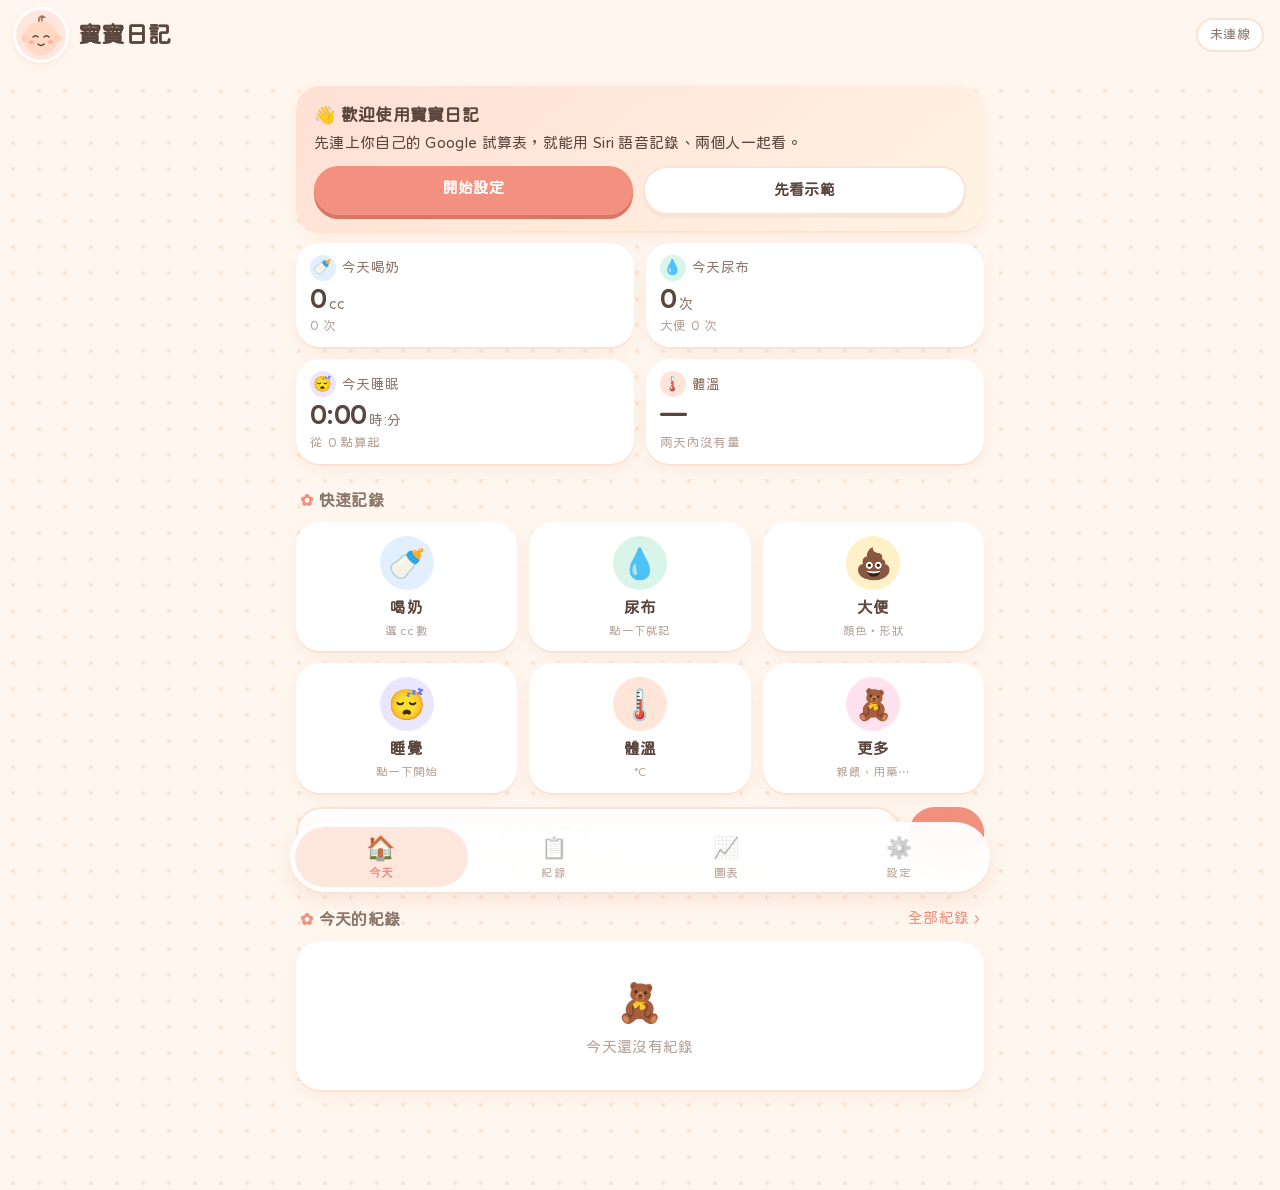
==== index.html @ 20c2991d "寶寶日記 1.0.0：嬰兒紀錄 PWA＋Apps Script 後端＋Siri 捷徑教學 Co-Authored-By: Claude Opus 5.5 <noreply@anthropic.com>" ====
<!doctype html>
<html lang="zh-Hant">
<head>
<meta charset="utf-8">
<meta name="viewport" content="width=device-width, initial-scale=1, viewport-fit=cover">
<meta name="apple-mobile-web-app-capable" content="yes">
<meta name="mobile-web-app-capable" content="yes">
<meta name="apple-mobile-web-app-status-bar-style" content="default">
<meta name="apple-mobile-web-app-title" content="寶寶日記">
<meta name="theme-color" content="#fbf7f2" media="(prefers-color-scheme: light)">
<meta name="theme-color" content="#1b1917" media="(prefers-color-scheme: dark)">
<title>寶寶日記</title>
<link rel="manifest" href="manifest.webmanifest">
<link rel="apple-touch-icon" href="icon-180.png">
<link rel="icon" href="icon-180.png">
<link rel="preconnect" href="https://fonts.googleapis.com">
<link rel="preconnect" href="https://fonts.gstatic.com" crossorigin>
<link rel="stylesheet" href="https://fonts.googleapis.com/css2?family=Huninn&display=swap">
<link rel="stylesheet" href="app.css?v=1">
</head>
<body>
<header class="top">
  <div class="avatar" aria-hidden="true"><svg viewBox="0 0 100 100"><circle cx="50" cy="56" r="34" fill="#ffd9c4"/><circle cx="17" cy="56" r="7" fill="#ffd0b8"/><circle cx="83" cy="56" r="7" fill="#ffd0b8"/><path d="M46 22c-2-8 6-12 10-8-4 0-6 3-4 7" fill="none" stroke="#a7745e" stroke-width="3.5" stroke-linecap="round"/><path d="M34 54q5-5 10 0M56 54q5-5 10 0" fill="none" stroke="#5a463d" stroke-width="3" stroke-linecap="round"/><ellipse cx="31" cy="64" rx="6" ry="4" fill="#f7a99a" opacity=".7"/><ellipse cx="69" cy="64" rx="6" ry="4" fill="#f7a99a" opacity=".7"/><path d="M44 68q6 6 12 0" fill="none" stroke="#5a463d" stroke-width="3" stroke-linecap="round"/></svg></div>
  <div class="baby">
    <div class="baby-name" id="babyName">寶寶日記</div>
    <div class="baby-age" id="babyAge"></div>
  </div>
  <button class="sync" id="syncBtn" aria-label="重新整理"><span id="syncText">—</span></button>
</header>

<main id="view"></main>

<nav class="tabs" id="tabs">
  <button data-tab="today" class="on"><span class="ti">🏠</span>今天</button>
  <button data-tab="log"><span class="ti">📋</span>紀錄</button>
  <button data-tab="charts"><span class="ti">📈</span>圖表</button>
  <button data-tab="settings"><span class="ti">⚙️</span>設定</button>
</nav>

<div class="sheet-bg" id="sheetBg" hidden></div>
<section class="sheet" id="sheet" hidden aria-modal="true" role="dialog"></section>
<div class="toast" id="toast" hidden></div>
<div class="tip" id="tip" hidden></div>

<script src="app.js?v=1"></script>
</body>
</html>
---- app.css ----
/* 寶寶日記：奶油底、粉嫩馬卡龍色、圓體字 */
:root {
  color-scheme: light;
  --bg: #fff7ef;
  --dot: #fbe6d6;
  --card: #ffffff;
  --card-2: #fff1e6;
  --edge: #fbe3d3;
  --line: #f6e6da;
  --grid: #f4e9df;
  --ink: #5a463d;
  --ink-2: #8b766b;
  --ink-3: #b8a398;
  --accent: #f2917f;
  --accent-2: #f7b39f;
  --accent-ink: #ffffff;
  --accent-soft: #ffe7de;
  /* 圖表資料色（固定順序、已驗證） */
  --milk: #2a78d6;
  --diaper: #1baf7a;
  --poop: #eda100;
  --sleep: #6250d6;
  --temp: #eb6834;
  --weight: #008300;
  --bf: #e87ba4;
  /* 圖示底色（粉嫩） */
  --milk-bg: #e2efff;
  --diaper-bg: #d9f4e8;
  --poop-bg: #fff0c7;
  --sleep-bg: #ebe6ff;
  --temp-bg: #ffe4d8;
  --weight-bg: #e0f3d8;
  --bf-bg: #ffe2ee;
  --critical: #d64545;
  --critical-soft: #ffe1df;
  --shadow: 0 2px 0 var(--edge), 0 6px 18px rgba(214, 140, 110, .10);
  --r: 24px;
  --safe-b: env(safe-area-inset-bottom, 0px);
  --font: "Huninn", "Yuanti TC", "PingFang TC", "Noto Sans TC", "Microsoft JhengHei", sans-serif;
}
@media (prefers-color-scheme: dark) {
  :root:not([data-theme="light"]) {
    color-scheme: dark;
    --bg: #221c1a; --dot: #2c2522; --card: #2d2522; --card-2: #372d29; --edge: #3d322d; --line: #3e3430; --grid: #3a302c;
    --ink: #f6ebe3; --ink-2: #cdbcb1; --ink-3: #95847a;
    --accent: #f59c8a; --accent-2: #c97b6b; --accent-ink: #2a1e1a; --accent-soft: #4a302a;
    --milk: #3987e5; --diaper: #199e70; --poop: #c98500; --sleep: #9085e9; --temp: #d95926; --weight: #0ca30c; --bf: #d55181;
    --milk-bg: #26334a; --diaper-bg: #1f3a30; --poop-bg: #41361c; --sleep-bg: #302a4a; --temp-bg: #452c22; --weight-bg: #24391f; --bf-bg: #45283a;
    --critical: #ef6b6b; --critical-soft: #4a2626;
    --shadow: 0 2px 0 rgba(0,0,0,.25), 0 6px 18px rgba(0,0,0,.2);
  }
}
:root[data-theme="dark"] {
  color-scheme: dark;
  --bg: #221c1a; --dot: #2c2522; --card: #2d2522; --card-2: #372d29; --edge: #3d322d; --line: #3e3430; --grid: #3a302c;
  --ink: #f6ebe3; --ink-2: #cdbcb1; --ink-3: #95847a;
  --accent: #f59c8a; --accent-2: #c97b6b; --accent-ink: #2a1e1a; --accent-soft: #4a302a;
  --milk: #3987e5; --diaper: #199e70; --poop: #c98500; --sleep: #9085e9; --temp: #d95926; --weight: #0ca30c; --bf: #d55181;
  --milk-bg: #26334a; --diaper-bg: #1f3a30; --poop-bg: #41361c; --sleep-bg: #302a4a; --temp-bg: #452c22; --weight-bg: #24391f; --bf-bg: #45283a;
  --critical: #ef6b6b; --critical-soft: #4a2626;
  --shadow: 0 2px 0 rgba(0,0,0,.25), 0 6px 18px rgba(0,0,0,.2);
}

* { box-sizing: border-box; -webkit-tap-highlight-color: transparent; }
[hidden] { display: none !important; }
html { -webkit-text-size-adjust: 100%; }
body {
  margin: 0; color: var(--ink); font: 17px/1.5 var(--font); letter-spacing: .3px;
  background-color: var(--bg);
  background-image: radial-gradient(var(--dot) 2px, transparent 2.5px);
  background-size: 26px 26px;
  padding-bottom: calc(84px + var(--safe-b));
}
button, input, select, textarea { font: inherit; color: inherit; letter-spacing: inherit; }
button { cursor: pointer; }

/* ── 頂部 ── */
.top {
  position: sticky; top: 0; z-index: 5;
  display: flex; align-items: center; gap: 12px;
  padding: calc(env(safe-area-inset-top, 0px) + 10px) 16px 12px;
  background: color-mix(in srgb, var(--bg) 90%, transparent);
  backdrop-filter: blur(12px); -webkit-backdrop-filter: blur(12px);
}
.top::after { /* 雲朵邊 */
  content: ""; position: absolute; left: 0; right: 0; bottom: -9px; height: 10px; pointer-events: none;
  background: radial-gradient(circle at 10px 0, color-mix(in srgb, var(--bg) 90%, transparent) 9px, transparent 9.5px) 0 0 / 20px 10px repeat-x;
}
.avatar { width: 50px; height: 50px; flex: none; border-radius: 50%; background: var(--accent-soft); box-shadow: 0 0 0 3px var(--card), 0 3px 10px rgba(214,140,110,.25); overflow: hidden; }
.avatar svg { width: 100%; height: 100%; display: block; }
.baby { flex: 1; min-width: 0; }
.baby-name { font-size: 23px; font-weight: 700; line-height: 1.2; }
.baby-age { font-size: 13.5px; color: var(--ink-2); }
.baby-age:not(:empty)::before { content: "🎀 "; }
.sync { border: 2px solid var(--edge); background: var(--card); border-radius: 999px; padding: 5px 12px; font-size: 13px; color: var(--ink-2); }
.sync.busy span::before { content: "⟳ "; display: inline-block; animation: spin 1s linear infinite; }
.sync.err { color: var(--critical); border-color: var(--critical); }
@keyframes spin { to { transform: rotate(360deg); } }

main { padding: 6px 16px 16px; max-width: 720px; margin: 0 auto; }
h2 { font-size: 16px; font-weight: 700; color: var(--ink-2); margin: 24px 4px 10px; }
h2::before { content: "✿ "; color: var(--accent); }
h2 .more { float: right; font-weight: 400; color: var(--accent); background: none; border: 0; padding: 0; font-size: 15px; }

.card { background: var(--card); border-radius: var(--r); box-shadow: var(--shadow); padding: 14px 16px; }

/* ── 首頁大卡 ── */
.hero {
  position: relative; overflow: hidden; display: flex; gap: 16px; align-items: center; padding: 20px 18px;
  background: linear-gradient(140deg, #ffe0d4 0%, #ffeede 55%, #fff6e6 100%);
}
:root[data-theme="dark"] .hero { background: linear-gradient(140deg, #4a302a, #3a2c27); }
@media (prefers-color-scheme: dark) { :root:not([data-theme="light"]) .hero { background: linear-gradient(140deg, #4a302a, #3a2c27); } }
.hero::before, .hero::after { content: "✦"; position: absolute; color: #fff; opacity: .8; font-size: 18px; }
.hero::before { right: 22px; top: 12px; }
.hero::after { right: 56px; bottom: 14px; font-size: 12px; }
.hero .bub { width: 72px; height: 72px; flex: none; border-radius: 50%; background: #fff; display: grid; place-items: center; font-size: 40px; box-shadow: 0 4px 0 rgba(242,145,127,.25); }
:root[data-theme="dark"] .hero .bub { background: var(--card); }
@media (prefers-color-scheme: dark) { :root:not([data-theme="light"]) .hero .bub { background: var(--card); } }
.hero .big { font-size: 32px; font-weight: 700; line-height: 1.15; font-variant-numeric: tabular-nums; }
.hero .lbl { font-size: 14px; color: var(--ink-2); }
.hero .sub { font-size: 14px; color: var(--ink-2); margin-top: 4px; }
.hero.night { background: linear-gradient(140deg, #e6e1ff 0%, #f1ecff 60%, #fff5f0 100%); }

.stats { display: grid; grid-template-columns: 1fr 1fr; gap: 12px; margin-top: 12px; }
.stat { padding: 12px 14px 12px; position: relative; }
.stat .k { font-size: 13.5px; color: var(--ink-2); display: flex; align-items: center; gap: 6px; }
.stat .k .i { width: 26px; height: 26px; border-radius: 50%; display: inline-grid; place-items: center; font-size: 15px; }
.stat .v { font-size: 26px; font-weight: 700; font-variant-numeric: tabular-nums; line-height: 1.3; margin-top: 2px; }
.stat .v small { font-size: 14px; font-weight: 400; color: var(--ink-2); margin-left: 3px; }
.stat .s { font-size: 12.5px; color: var(--ink-3); }
.stat.alert { background: var(--critical-soft); }
.stat.alert .v { color: var(--critical); }

/* 類別底色 */
[data-c="milk"] { --tint: var(--milk-bg); }
[data-c="diaper"] { --tint: var(--diaper-bg); }
[data-c="poop"] { --tint: var(--poop-bg); }
[data-c="sleep"] { --tint: var(--sleep-bg); }
[data-c="temp"] { --tint: var(--temp-bg); }
[data-c="weight"] { --tint: var(--weight-bg); }
[data-c="bf"] { --tint: var(--bf-bg); }
.i[data-c], .e[data-c] { background: var(--tint); }

/* ── 快速按鈕 ── */
.quick { display: grid; grid-template-columns: repeat(3, 1fr); gap: 12px; }
.qb {
  border: 0; background: var(--card); box-shadow: var(--shadow); border-radius: var(--r);
  padding: 14px 6px 12px; display: flex; flex-direction: column; align-items: center; gap: 3px; font-size: 15.5px; font-weight: 700;
  min-height: 112px; transition: transform .1s;
}
.qb:active { transform: scale(.94) rotate(-1deg); }
.qb .e { width: 54px; height: 54px; border-radius: 50%; display: grid; place-items: center; font-size: 30px; line-height: 1; background: var(--tint, var(--card-2)); margin-bottom: 3px; }
.qb .h { font-size: 11.5px; font-weight: 400; color: var(--ink-3); }
.qb.on { background: var(--sleep-bg); }
.qb.on .e { background: #fff6c9; animation: bob 2.4s ease-in-out infinite; }
@keyframes bob { 50% { transform: translateY(-3px); } }

.say { display: flex; gap: 8px; margin-top: 14px; }
.say input { flex: 1; min-width: 0; border: 2px solid var(--edge); background: var(--card); border-radius: 999px; padding: 11px 16px; }
.say input:focus { outline: none; border-color: var(--accent-2); }
.say button { border: 0; background: var(--accent); color: var(--accent-ink); border-radius: 999px; padding: 0 20px; font-weight: 700; box-shadow: 0 3px 0 #d97764; }
.say-hint { font-size: 12.5px; color: var(--ink-3); margin: 6px 8px 0; }

/* ── 紀錄列表 ── */
.list { padding: 4px 0; }
.row { display: flex; align-items: center; gap: 12px; padding: 10px 14px; border: 0; background: none; width: 100%; text-align: left; }
.row + .row { border-top: 2px dotted var(--line); }
.row .e { width: 42px; height: 42px; border-radius: 50%; display: grid; place-items: center; font-size: 22px; flex: none; background: var(--tint, var(--card-2)); }
.row .m { flex: 1; min-width: 0; }
.row .m b { font-weight: 700; }
.row .m .d { font-size: 13.5px; color: var(--ink-2); overflow: hidden; text-overflow: ellipsis; white-space: nowrap; }
.row .t { font-size: 15px; color: var(--ink-2); font-variant-numeric: tabular-nums; text-align: right; flex: none; }
.row .t small { display: block; font-size: 11.5px; color: var(--ink-3); }
.row.fever .m b { color: var(--critical); }
.empty { text-align: center; color: var(--ink-3); padding: 28px 10px; font-size: 15px; }
.empty::before { content: "🧸"; display: block; font-size: 38px; margin-bottom: 6px; }

.day-h { display: flex; justify-content: space-between; align-items: baseline; gap: 10px; margin: 22px 6px 8px; }
.day-h b { font-size: 17px; flex: none; }
.day-h span { font-size: 12.5px; color: var(--ink-2); text-align: right; }

.chips { display: flex; gap: 8px; overflow-x: auto; padding: 2px 2px 6px; scrollbar-width: none; }
.chips::-webkit-scrollbar { display: none; }
.chip { flex: none; border: 2px solid var(--edge); background: var(--card); border-radius: 999px; padding: 5px 13px; font-size: 14.5px; }
.chip.on { background: var(--accent); color: var(--accent-ink); border-color: var(--accent); font-weight: 700; }

.seg { display: inline-flex; background: var(--card); border: 2px solid var(--edge); border-radius: 999px; padding: 3px; }
.seg button { border: 0; background: none; padding: 5px 16px; border-radius: 999px; font-size: 14.5px; color: var(--ink-2); }
.seg button.on { background: var(--accent); color: var(--accent-ink); font-weight: 700; }

/* ── 圖表 ── */
.chart-card { margin-top: 14px; padding: 16px 12px 10px; }
.chart-card h3 { margin: 0 4px 2px; font-size: 17px; }
.chart-card .cs { margin: 0 4px 10px; font-size: 13px; color: var(--ink-2); }
.chart-card .cs b { color: var(--ink); font-variant-numeric: tabular-nums; }
.legend { display: flex; flex-wrap: wrap; gap: 4px 14px; margin: 0 4px 8px; font-size: 12.5px; color: var(--ink-2); }
.legend i { display: inline-block; width: 10px; height: 10px; border-radius: 3px; margin-right: 5px; vertical-align: -1px; }
.legend i.dot { border-radius: 50%; }
svg.ch { display: block; width: 100%; height: auto; overflow: visible; touch-action: pan-y; }
svg.ch text { font-size: 11px; fill: var(--ink-3); font-variant-numeric: tabular-nums; font-family: var(--font); }
svg.ch .gl { stroke: var(--grid); stroke-width: 1; stroke-dasharray: 2 3; }
svg.ch .base { stroke: var(--line); stroke-width: 1.5; }
svg.ch .hl { fill: var(--accent); opacity: .12; }
svg.ch .ref { stroke: var(--critical); stroke-width: 1.2; stroke-dasharray: 4 3; }
svg.ch text.reft { fill: var(--critical); }
svg.ch text.lab { fill: var(--ink-2); font-size: 11px; }
.tbl-toggle { border: 0; background: none; color: var(--accent); font-size: 13px; padding: 6px 4px 0; }
table.data { width: 100%; border-collapse: collapse; font-size: 13.5px; margin-top: 6px; font-variant-numeric: tabular-nums; }
table.data th, table.data td { padding: 5px 6px; border-bottom: 1px dotted var(--line); text-align: right; }
table.data th:first-child, table.data td:first-child { text-align: left; }
table.data th { color: var(--ink-2); font-weight: 400; }

.tip {
  position: fixed; z-index: 30; pointer-events: none;
  background: var(--ink); color: var(--bg); border-radius: 14px; padding: 7px 11px; font-size: 13px; line-height: 1.4;
  box-shadow: 0 4px 16px rgba(0,0,0,.18); max-width: 220px; transform: translate(-50%, calc(-100% - 10px));
}
.tip b { font-variant-numeric: tabular-nums; }

/* ── 底部分頁 ── */
.tabs {
  position: fixed; left: 10px; right: 10px; bottom: calc(8px + var(--safe-b)); z-index: 6; max-width: 700px; margin: 0 auto;
  display: flex; background: color-mix(in srgb, var(--card) 94%, transparent);
  backdrop-filter: blur(14px); -webkit-backdrop-filter: blur(14px);
  border-radius: 999px; box-shadow: 0 2px 0 var(--edge), 0 8px 24px rgba(214, 140, 110, .18); padding: 5px;
}
.tabs button { flex: 1; border: 0; background: none; padding: 5px 0 6px; font-size: 11.5px; color: var(--ink-3); display: flex; flex-direction: column; align-items: center; gap: 0; border-radius: 999px; }
.tabs .ti { font-size: 21px; filter: grayscale(.9); opacity: .55; transition: transform .15s; }
.tabs button.on { color: var(--accent); font-weight: 700; background: var(--accent-soft); }
.tabs button.on .ti { filter: none; opacity: 1; transform: scale(1.12); }

/* ── 底部表單 ── */
.sheet-bg { position: fixed; inset: 0; background: rgba(90, 60, 50, .3); z-index: 20; }
.sheet {
  position: fixed; left: 0; right: 0; bottom: 0; z-index: 21; max-height: 88vh; overflow-y: auto;
  background: var(--bg); border-radius: 28px 28px 0 0; padding: 8px 16px calc(18px + var(--safe-b));
  max-width: 720px; margin: 0 auto; animation: up .22s cubic-bezier(.2, 1.3, .5, 1);
}
@keyframes up { from { transform: translateY(40px); opacity: .4; } }
.sheet .grab { width: 44px; height: 6px; border-radius: 3px; background: var(--edge); margin: 2px auto 12px; }
.sheet h3 { margin: 0 0 14px; font-size: 21px; display: flex; align-items: center; gap: 10px; }
.sheet h3 .e { width: 44px; height: 44px; border-radius: 50%; display: grid; place-items: center; font-size: 24px; background: var(--tint, var(--card-2)); }
.sheet h3 .x { margin-left: auto; border: 0; background: var(--card-2); border-radius: 50%; width: 34px; height: 34px; font-size: 16px; color: var(--ink-2); }
.fld { margin-bottom: 16px; }
.fld > label { display: block; font-size: 14px; color: var(--ink-2); margin: 0 4px 6px; }
.fld input, .fld select, .fld textarea {
  width: 100%; border: 2px solid var(--edge); background: var(--card); border-radius: 16px; padding: 10px 14px; font-size: 17px;
}
.fld input:focus, .fld textarea:focus { outline: none; border-color: var(--accent-2); }
.fld textarea { min-height: 70px; resize: vertical; }
.amt { display: flex; align-items: center; gap: 10px; }
.amt button { flex: none; width: 54px; height: 54px; border-radius: 50%; border: 0; background: var(--accent-soft); color: var(--accent); font-size: 26px; font-weight: 700; box-shadow: 0 3px 0 var(--edge); }
.amt button:active { transform: translateY(2px); box-shadow: none; }
.amt input { text-align: center; font-size: 32px; font-weight: 700; padding: 4px; font-variant-numeric: tabular-nums; border-radius: 20px; }
.amt .u { flex: none; color: var(--ink-2); }
.presets { display: flex; gap: 8px; flex-wrap: wrap; margin-top: 10px; }
.presets .chip { font-variant-numeric: tabular-nums; }
.when input { margin-top: 8px; }
.btns { display: flex; gap: 10px; margin-top: 6px; }
.btn { flex: 1; border: 0; border-radius: 999px; padding: 14px; font-size: 17px; font-weight: 700; background: var(--accent); color: var(--accent-ink); box-shadow: 0 4px 0 #d97764; }
.btn:active { transform: translateY(3px); box-shadow: 0 1px 0 #d97764; }
.btn.ghost { background: var(--card); color: var(--ink); box-shadow: 0 3px 0 var(--edge); border: 2px solid var(--edge); }
.btn.danger { background: var(--critical-soft); color: var(--critical); flex: none; padding: 14px 20px; box-shadow: 0 3px 0 color-mix(in srgb, var(--critical) 30%, transparent); }
.btn:disabled { opacity: .5; }
.more-grid { display: grid; grid-template-columns: repeat(4, 1fr); gap: 10px; }
.more-grid .qb { min-height: 92px; font-size: 13.5px; padding: 10px 2px; }
.more-grid .qb .e { width: 46px; height: 46px; font-size: 25px; }

.toast {
  position: fixed; left: 50%; bottom: calc(96px + var(--safe-b)); transform: translateX(-50%); z-index: 40;
  background: var(--ink); color: var(--bg); padding: 11px 18px; border-radius: 999px; font-size: 15px; max-width: calc(100% - 32px);
  box-shadow: 0 6px 20px rgba(0,0,0,.2); display: flex; gap: 14px; align-items: center; animation: pop .25s cubic-bezier(.2, 1.4, .5, 1);
}
@keyframes pop { from { transform: translate(-50%, 12px) scale(.9); opacity: 0; } }
.toast button { border: 0; background: none; color: var(--accent-2); font-weight: 700; padding: 0; white-space: nowrap; }

/* ── 設定 ── */
.set .fld:last-child { margin-bottom: 0; }
.set p { font-size: 14px; color: var(--ink-2); margin: 0 0 12px; }
.linkbtn { display: block; text-align: center; text-decoration: none; color: var(--accent); background: var(--accent-soft); border-radius: 999px; padding: 13px; font-weight: 700; }
.ver { text-align: center; color: var(--ink-3); font-size: 12px; margin: 20px 0 0; }
.ver::before { content: "👣 "; }
.banner { position: relative; background: linear-gradient(140deg, #ffe0d4, #fff3e3); border-radius: var(--r); padding: 16px 18px; margin-top: 8px; font-size: 15px; box-shadow: var(--shadow); }
:root[data-theme="dark"] .banner { background: var(--accent-soft); }
@media (prefers-color-scheme: dark) { :root:not([data-theme="light"]) .banner { background: var(--accent-soft); } }
.banner b { display: block; margin-bottom: 4px; font-size: 17px; }
.banner .btns { margin-top: 12px; }
.banner .btn { padding: 11px; font-size: 15px; }
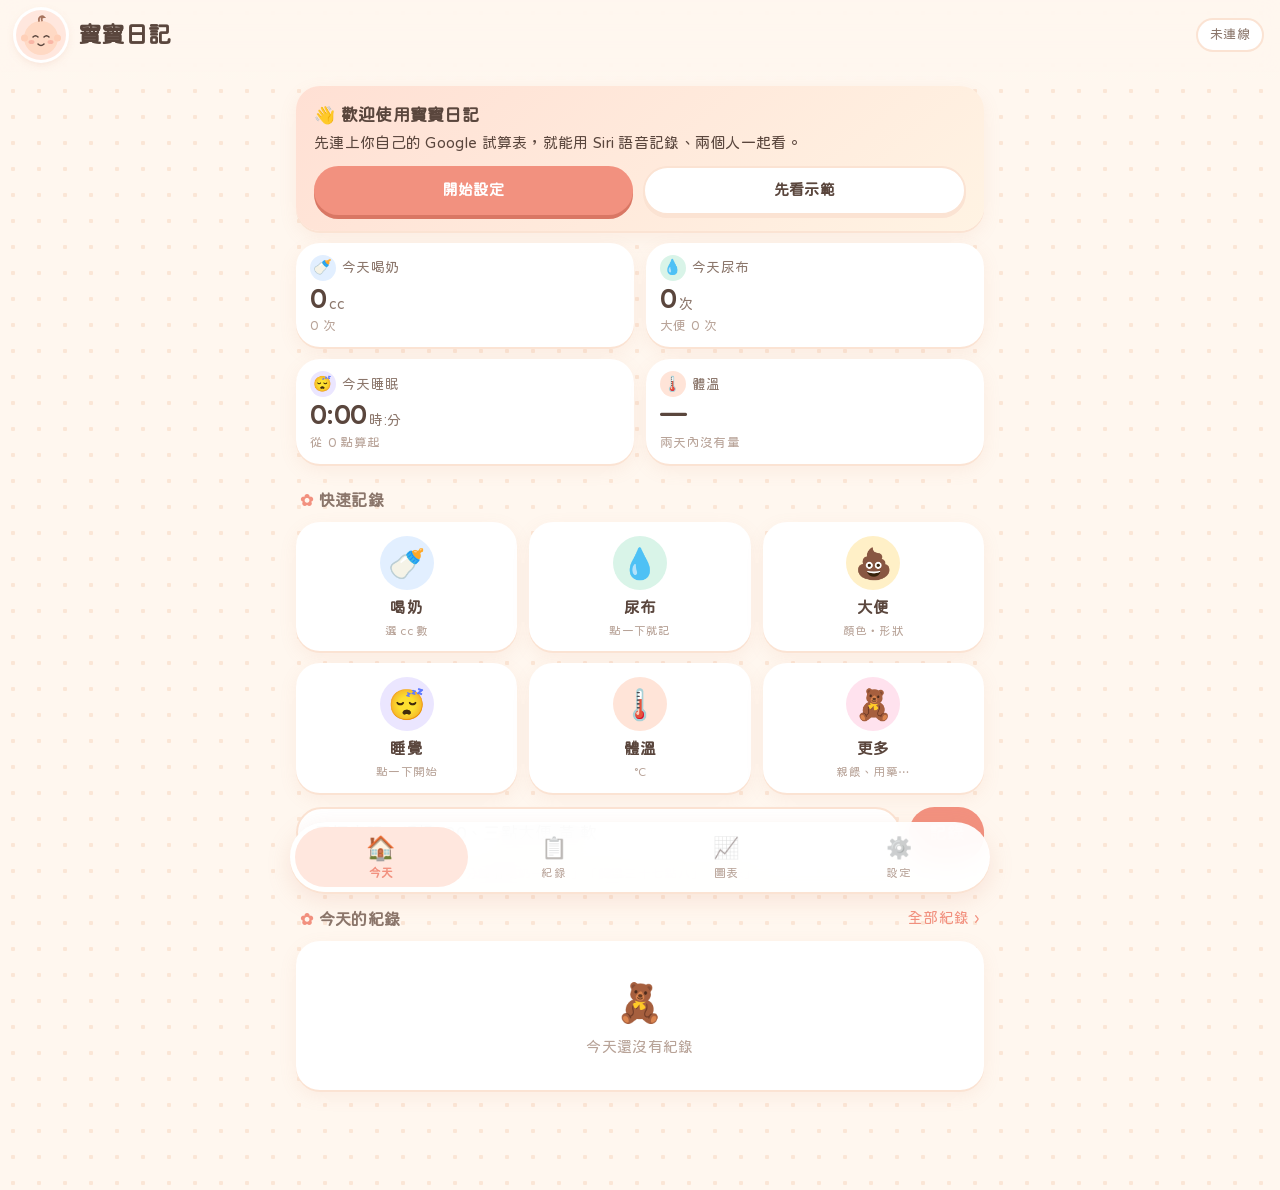
==== commit f106b81a: "1.1.0：Siri 語音設定頁（呼叫名稱、一句話捷徑、自訂說法、試試看）＋教學逐步連結與 QR code Co-Authored-By: Claude Opus 5.5 <noreply@anthr" ====
--- a/index.html
+++ b/index.html
@@ -16,7 +16,7 @@
 <link rel="preconnect" href="https://fonts.googleapis.com">
 <link rel="preconnect" href="https://fonts.gstatic.com" crossorigin>
 <link rel="stylesheet" href="https://fonts.googleapis.com/css2?family=Huninn&display=swap">
-<link rel="stylesheet" href="app.css?v=1">
+<link rel="stylesheet" href="app.css?v=2">
 </head>
 <body>
 <header class="top">
@@ -42,6 +42,6 @@
 <div class="toast" id="toast" hidden></div>
 <div class="tip" id="tip" hidden></div>
 
-<script src="app.js?v=1"></script>
+<script src="app.js?v=2"></script>
 </body>
 </html>
--- a/app.css
+++ b/app.css
@@ -287,3 +287,28 @@
 .banner b { display: block; margin-bottom: 4px; font-size: 17px; }
 .banner .btns { margin-top: 12px; }
 .banner .btn { padding: 11px; font-size: 15px; }
+
+/* ── Siri 語音設定 ── */
+.back-btn { border: 0; background: none; color: var(--accent); font-weight: 700; font-size: 16px; padding: 8px 4px 0; }
+.note { font-size: 14px; color: var(--ink-2); background: var(--poop-bg); border-radius: 14px; padding: 9px 12px; margin: 10px 0 12px; }
+.qlist { margin: 4px 0 10px; }
+.qrow { display: flex; align-items: center; gap: 8px; width: 100%; border: 0; background: var(--card-2); border-radius: 16px; padding: 10px 12px; margin-bottom: 8px; text-align: left; }
+.qm { flex: 1; min-width: 0; }
+.qm b { display: block; }
+.qm span { font-size: 13.5px; color: var(--ink-2); }
+.chev { color: var(--ink-3); font-size: 22px; }
+.mini { display: inline-block; border: 2px solid var(--edge); background: var(--card); color: var(--accent); border-radius: 999px; padding: 3px 11px; font-size: 13px; font-weight: 700; text-decoration: none; white-space: nowrap; vertical-align: middle; }
+.mini.cp { margin-left: 6px; }
+.warn { color: var(--critical); font-size: 13px; }
+ol.steps { margin: 10px 0 4px; padding-left: 0; list-style: none; counter-reset: st; }
+ol.steps li { counter-increment: st; position: relative; padding: 8px 0 8px 38px; border-bottom: 2px dotted var(--line); font-size: 15px; line-height: 1.7; }
+ol.steps li:last-child { border-bottom: 0; }
+ol.steps li::before { content: counter(st); position: absolute; left: 0; top: 8px; width: 26px; height: 26px; border-radius: 50%; background: var(--accent-soft); color: var(--accent); font-weight: 700; font-size: 14px; display: grid; place-items: center; }
+code { background: var(--card-2); border-radius: 6px; padding: 1px 6px; font-family: ui-monospace, Menlo, monospace; font-size: 14px; }
+.try-out:not(:empty) { margin-top: 10px; background: var(--milk-bg); border-radius: 14px; padding: 10px 12px; font-weight: 700; }
+.try-out small { display: block; font-weight: 400; font-size: 13px; color: var(--ink-2); }
+details summary { cursor: pointer; color: var(--accent); font-weight: 700; }
+.bi { padding: 8px 0; border-bottom: 2px dotted var(--line); font-size: 14px; color: var(--ink-2); }
+.bi b { display: block; color: var(--ink); font-size: 15px; }
+select { appearance: none; -webkit-appearance: none; }
+a.btn { text-decoration: none; text-align: center; display: flex; align-items: center; justify-content: center; }
